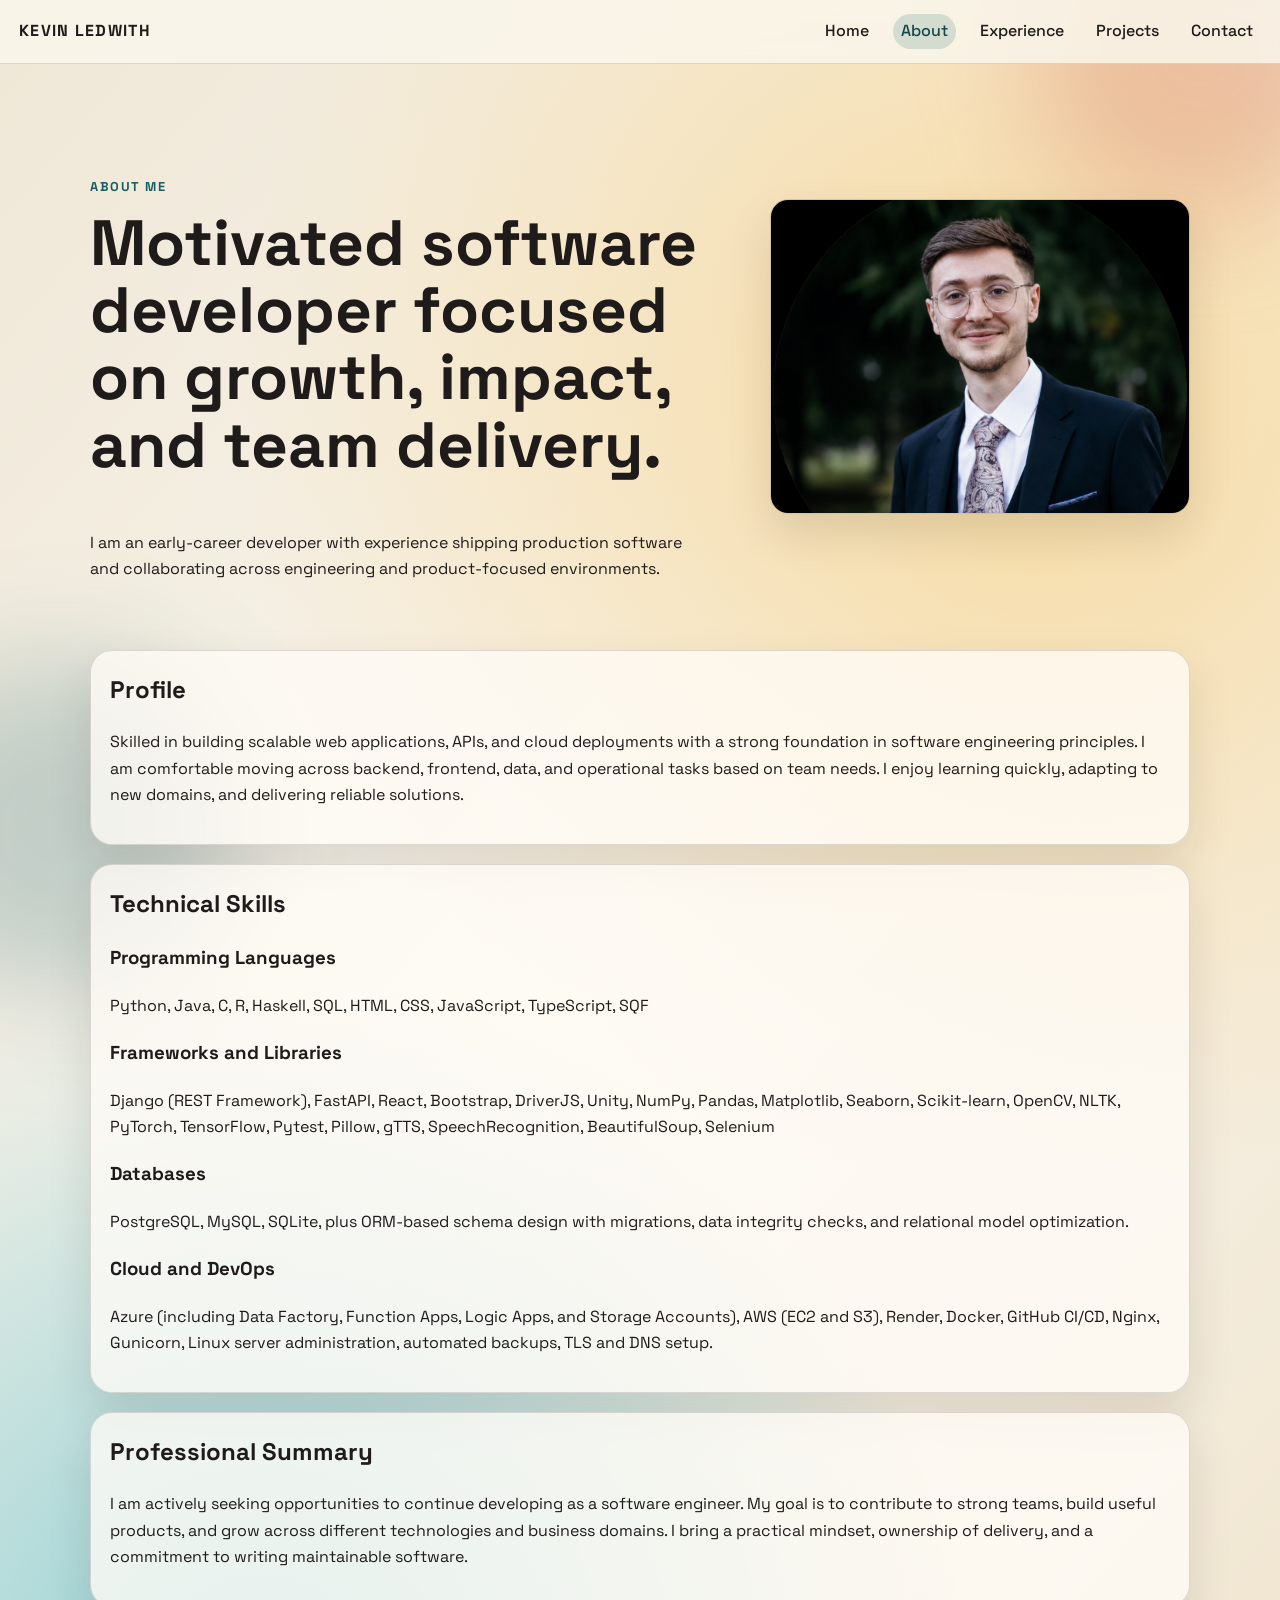
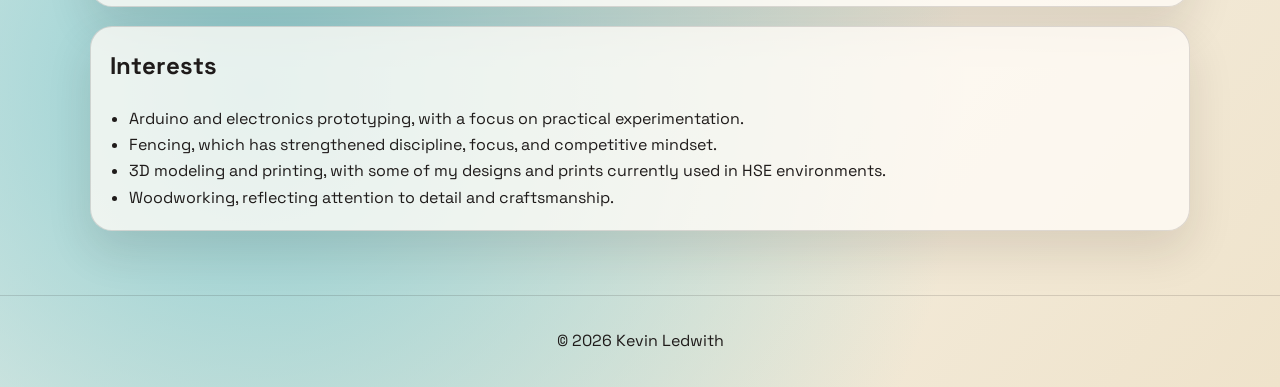
==== about.html @ f1644a47 "Initial portfolio site" ====
<!DOCTYPE html>
<html lang="en">
  <head>
    <meta charset="UTF-8" />
    <meta name="viewport" content="width=device-width, initial-scale=1.0" />
    <title>About | Kevin Ledwith</title>
    <meta
      name="description"
      content="About Kevin Ledwith, software developer with broad technical experience."
    />
    <link rel="preconnect" href="https://fonts.googleapis.com" />
    <link rel="preconnect" href="https://fonts.gstatic.com" crossorigin />
    <link
      href="https://fonts.googleapis.com/css2?family=Space+Grotesk:wght@400;500;700&family=IBM+Plex+Mono:wght@400;500&display=swap"
      rel="stylesheet"
    />
    <link rel="stylesheet" href="styles.css" />
  </head>
  <body>
    <div class="bg-orb orb-a" aria-hidden="true"></div>
    <div class="bg-orb orb-b" aria-hidden="true"></div>

    <header class="site-header">
      <a class="brand" href="index.html">Kevin Ledwith</a>
      <button id="menu-toggle" class="menu-toggle" aria-label="Toggle menu"><span class="menu-icon" aria-hidden="true"></span></button>
      <nav id="site-nav" class="site-nav">
        <a href="index.html" data-page="index.html">Home</a>
        <a href="about.html" data-page="about.html">About</a>
        <a href="experience.html" data-page="experience.html">Experience</a>
        <a href="projects.html" data-page="projects.html">Projects</a>
        <!-- <a href="certifications.html" data-page="certifications.html">Certifications</a> -->
        <a href="contact.html" data-page="contact.html">Contact</a>
      </nav>
    </header>

    <main>
      <section class="hero reveal">
        <div class="hero-top">
          <div class="hero-heading-block">
            <p class="eyebrow">About Me</p>
            <h1>Motivated software developer focused on growth, impact, and team delivery.</h1>
          </div>
          <div class="headshot-wrap">
            <img
              class="headshot-photo"
              src="images/headshot.png"
              alt="Headshot of Kevin Ledwith"
              loading="lazy"
            />
          </div>
        </div>
        <p class="hero-copy">
          I am an early-career developer with experience shipping production software and
          collaborating across engineering and product-focused environments.
        </p>
      </section>

      <section class="panel reveal">
        <h2>Profile</h2>
        <p>
          Skilled in building scalable web applications, APIs, and cloud deployments with a
          strong foundation in software engineering principles. I am comfortable moving
          across backend, frontend, data, and operational tasks based on team needs. I enjoy
          learning quickly, adapting to new domains, and delivering reliable solutions.
        </p>
      </section>

      <section class="panel reveal">
        <h2>Technical Skills</h2>
        <h3>Programming Languages</h3>
        <p>Python, Java, C, R, Haskell, SQL, HTML, CSS, JavaScript, TypeScript, SQF</p>

        <h3>Frameworks and Libraries</h3>
        <p>
          Django (REST Framework), FastAPI, React, Bootstrap, DriverJS, Unity, NumPy,
          Pandas, Matplotlib, Seaborn, Scikit-learn, OpenCV, NLTK, PyTorch, TensorFlow,
          Pytest, Pillow, gTTS, SpeechRecognition, BeautifulSoup, Selenium
        </p>

        <h3>Databases</h3>
        <p>
          PostgreSQL, MySQL, SQLite, plus ORM-based schema design with migrations, data
          integrity checks, and relational model optimization.
        </p>

        <h3>Cloud and DevOps</h3>
        <p>
          Azure (including Data Factory, Function Apps, Logic Apps, and Storage Accounts),
          AWS (EC2 and S3), Render, Docker, GitHub CI/CD, Nginx, Gunicorn, Linux server
          administration, automated backups, TLS and DNS setup.
        </p>
      </section>

      <section class="panel reveal">
        <h2>Professional Summary</h2>
        <p>
          I am actively seeking opportunities to continue developing as a software engineer.
          My goal is to contribute to strong teams, build useful products, and grow across
          different technologies and business domains. I bring a practical mindset,
          ownership of delivery, and a commitment to writing maintainable software.
        </p>
      </section>

      <section class="panel reveal">
        <h2>Interests</h2>
        <ul class="list">
          <li>Arduino and electronics prototyping, with a focus on practical experimentation.</li>
          <li>Fencing, which has strengthened discipline, focus, and competitive mindset.</li>
          <li>3D modeling and printing, with some of my designs and prints currently used in HSE environments.</li>
          <li>Woodworking, reflecting attention to detail and craftsmanship.</li>
        </ul>
      </section>
    </main>

    <footer class="site-footer">
      <p>© <span id="year"></span> Kevin Ledwith</p>
    </footer>

    <script src="script.js"></script>
  </body>
</html>
---- styles.css ----
:root {
  --bg: #f4f1e8;
  --ink: #1f1b1a;
  --accent: #c7472f;
  --accent-2: #155e63;
  --panel: rgba(255, 252, 247, 0.78);
  --line: rgba(31, 27, 26, 0.14);
  --shadow: 0 20px 45px rgba(40, 24, 14, 0.12);
}

* {
  box-sizing: border-box;
}

html {
  scroll-behavior: smooth;
}

body {
  margin: 0;
  min-height: 100vh;
  font-family: "Space Grotesk", sans-serif;
  color: var(--ink);
  background:
    radial-gradient(circle at 80% 20%, #f6d99f 0%, transparent 42%),
    radial-gradient(circle at 20% 85%, #8ecdd0 0%, transparent 36%),
    linear-gradient(130deg, #efe7d6 0%, #f9f6ef 48%, #efe3cb 100%);
  line-height: 1.65;
}

.bg-orb {
  position: fixed;
  width: 340px;
  height: 340px;
  border-radius: 50%;
  filter: blur(58px);
  pointer-events: none;
  z-index: -1;
}

.orb-a {
  background: rgba(199, 71, 47, 0.24);
  top: -120px;
  right: -90px;
}

.orb-b {
  background: rgba(21, 94, 99, 0.22);
  left: -110px;
  bottom: -100px;
}

.site-header {
  position: sticky;
  top: 0;
  z-index: 10;
  display: flex;
  justify-content: space-between;
  align-items: center;
  gap: 1rem;
  padding: 0.9rem 1.2rem;
  border-bottom: 1px solid var(--line);
  background: rgba(250, 246, 236, 0.85);
  backdrop-filter: blur(8px);
}

.brand {
  text-decoration: none;
  color: var(--ink);
  font-weight: 700;
  letter-spacing: 0.08em;
  text-transform: uppercase;
}

.site-nav {
  display: flex;
  gap: 1rem;
}

.site-nav a {
  text-decoration: none;
  color: var(--ink);
  font-weight: 500;
  padding: 0.25rem 0.5rem;
  border-radius: 999px;
}

.site-nav a.active {
  background: rgba(21, 94, 99, 0.16);
  color: #0f4549;
}

.menu-toggle {
  display: none;
  border: 1px solid var(--line);
  width: 42px;
  height: 36px;
  padding: 0;
  background: rgba(255, 255, 255, 0.6);
  font: inherit;
  position: relative;
  align-items: center;
  justify-content: center;
}

.menu-icon,
.menu-icon::before,
.menu-icon::after {
  display: block;
  width: 18px;
  height: 2px;
  border-radius: 999px;
  background: var(--ink);
}

.menu-icon {
  position: relative;
}

.menu-icon::before,
.menu-icon::after {
  content: "";
  position: absolute;
  left: 0;
}

.menu-icon::before {
  top: -6px;
}

.menu-icon::after {
  top: 6px;
}

main {
  width: min(1100px, 92vw);
  margin: 1.5rem auto 4rem;
}

.hero {
  padding: 4.7rem 0 3.2rem;
}

.eyebrow {
  letter-spacing: 0.12em;
  text-transform: uppercase;
  color: var(--accent-2);
  font-weight: 700;
  font-size: 0.8rem;
}

h1 {
  margin: 0.3rem 0 1rem;
  font-size: clamp(2rem, 5.2vw, 4rem);
  line-height: 1.05;
  max-width: 18ch;
}

.hero-copy {
  max-width: 60ch;
}

.hero-cta {
  display: flex;
  flex-wrap: wrap;
  gap: 0.8rem;
  margin-top: 1.5rem;
}

.btn {
  text-decoration: none;
  padding: 0.65rem 1rem;
  border-radius: 999px;
  font-weight: 700;
}

.btn-primary {
  color: #fff;
  background: linear-gradient(120deg, var(--accent) 0%, #de6148 100%);
}

.btn-secondary {
  color: var(--ink);
  border: 1px solid var(--line);
  background: rgba(255, 255, 255, 0.65);
}

.panel {
  border: 1px solid var(--line);
  background: var(--panel);
  border-radius: 22px;
  box-shadow: var(--shadow);
  padding: 1.2rem;
  margin-bottom: 1.2rem;
}

h2 {
  margin-top: 0;
  font-size: 1.5rem;
}

.skills {
  display: flex;
  flex-wrap: wrap;
  gap: 0.5rem;
  margin-top: 1rem;
}

.skills span {
  border: 1px solid var(--line);
  padding: 0.25rem 0.7rem;
  border-radius: 999px;
  background: rgba(255, 255, 255, 0.8);
}

.timeline-item + .timeline-item {
  border-top: 1px dashed var(--line);
  margin-top: 1rem;
  padding-top: 1rem;
}

.timeline-meta {
  font-weight: 700;
  color: var(--accent-2);
  margin: 0.35rem 0;
}

.projects-grid {
  display: grid;
  gap: 0.85rem;
  grid-template-columns: repeat(auto-fit, minmax(220px, 1fr));
}

.project-card {
  display: block;
  text-decoration: none;
  color: inherit;
  border: 1px solid var(--line);
  border-radius: 16px;
  padding: 0.9rem;
  background: rgba(255, 255, 255, 0.78);
}

.project-card h3 {
  margin-top: 0;
}

.project-links {
  display: flex;
  gap: 0.8rem;
}

.project-links a {
  color: var(--accent-2);
  font-weight: 700;
}

.code-cv {
  margin: 0;
  padding: 1rem;
  border-radius: 14px;
  overflow-x: auto;
  border: 1px solid #222;
  background: #1e1e1e;
  color: #ececec;
  font-family: "IBM Plex Mono", monospace;
  font-size: 0.92rem;
}

.site-footer {
  border-top: 1px solid var(--line);
  padding: 1rem;
  text-align: center;
}

.stat-grid {
  display: grid;
  grid-template-columns: repeat(auto-fit, minmax(220px, 1fr));
  gap: 0.85rem;
}

.stat {
  border: 1px solid var(--line);
  border-radius: 14px;
  padding: 0.8rem;
  background: rgba(255, 255, 255, 0.72);
}

.stat h3 {
  margin-top: 0;
  margin-bottom: 0.4rem;
}

.section-grid {
  display: grid;
  grid-template-columns: repeat(auto-fit, minmax(240px, 1fr));
  gap: 0.85rem;
}

.list {
  margin: 0.5rem 0 0;
  padding-left: 1.2rem;
}

.small {
  font-size: 0.9rem;
  color: #2f4f51;
  margin-bottom: 0;
}

.headshot-wrap {
  width: min(420px, 38vw);
  margin-top: 2.2rem;
  flex-shrink: 0;
}

.headshot-photo {
  width: 100%;
  aspect-ratio: 4 / 3;
  border-radius: 18px;
  object-fit: cover;
  object-position: center 20%;
  display: block;
  border: 1px solid var(--line);
  box-shadow: var(--shadow);
}

.hero-top {
  display: flex;
  align-items: flex-start;
  justify-content: space-between;
  gap: 2rem;
}

.hero-heading-block {
  min-width: 0;
}

@media (max-width: 780px) {
  .hero-top {
    flex-direction: column;
    align-items: flex-start;
  }

  .headshot-wrap {
    width: min(280px, 72vw);
    margin-top: 0.4rem;
  }

  .headshot-photo {
    border-radius: 14px;
  }
}

.reveal {
  opacity: 0;
  transform: translateY(18px);
  animation: reveal 650ms ease forwards;
}

.reveal:nth-of-type(2) {
  animation-delay: 120ms;
}

.reveal:nth-of-type(3) {
  animation-delay: 190ms;
}

.reveal:nth-of-type(4) {
  animation-delay: 260ms;
}

.reveal:nth-of-type(5) {
  animation-delay: 330ms;
}

@keyframes reveal {
  to {
    opacity: 1;
    transform: translateY(0);
  }
}

@media (max-width: 780px) {
  .menu-toggle {
    display: inline-flex;
  }

  .site-nav {
    position: absolute;
    right: 1rem;
    top: calc(100% + 0.4rem);
    display: none;
    flex-direction: column;
    border: 1px solid var(--line);
    border-radius: 12px;
    background: #fffdf9;
    padding: 0.6rem;
    box-shadow: var(--shadow);
  }

  .site-nav.open {
    display: flex;
  }
}
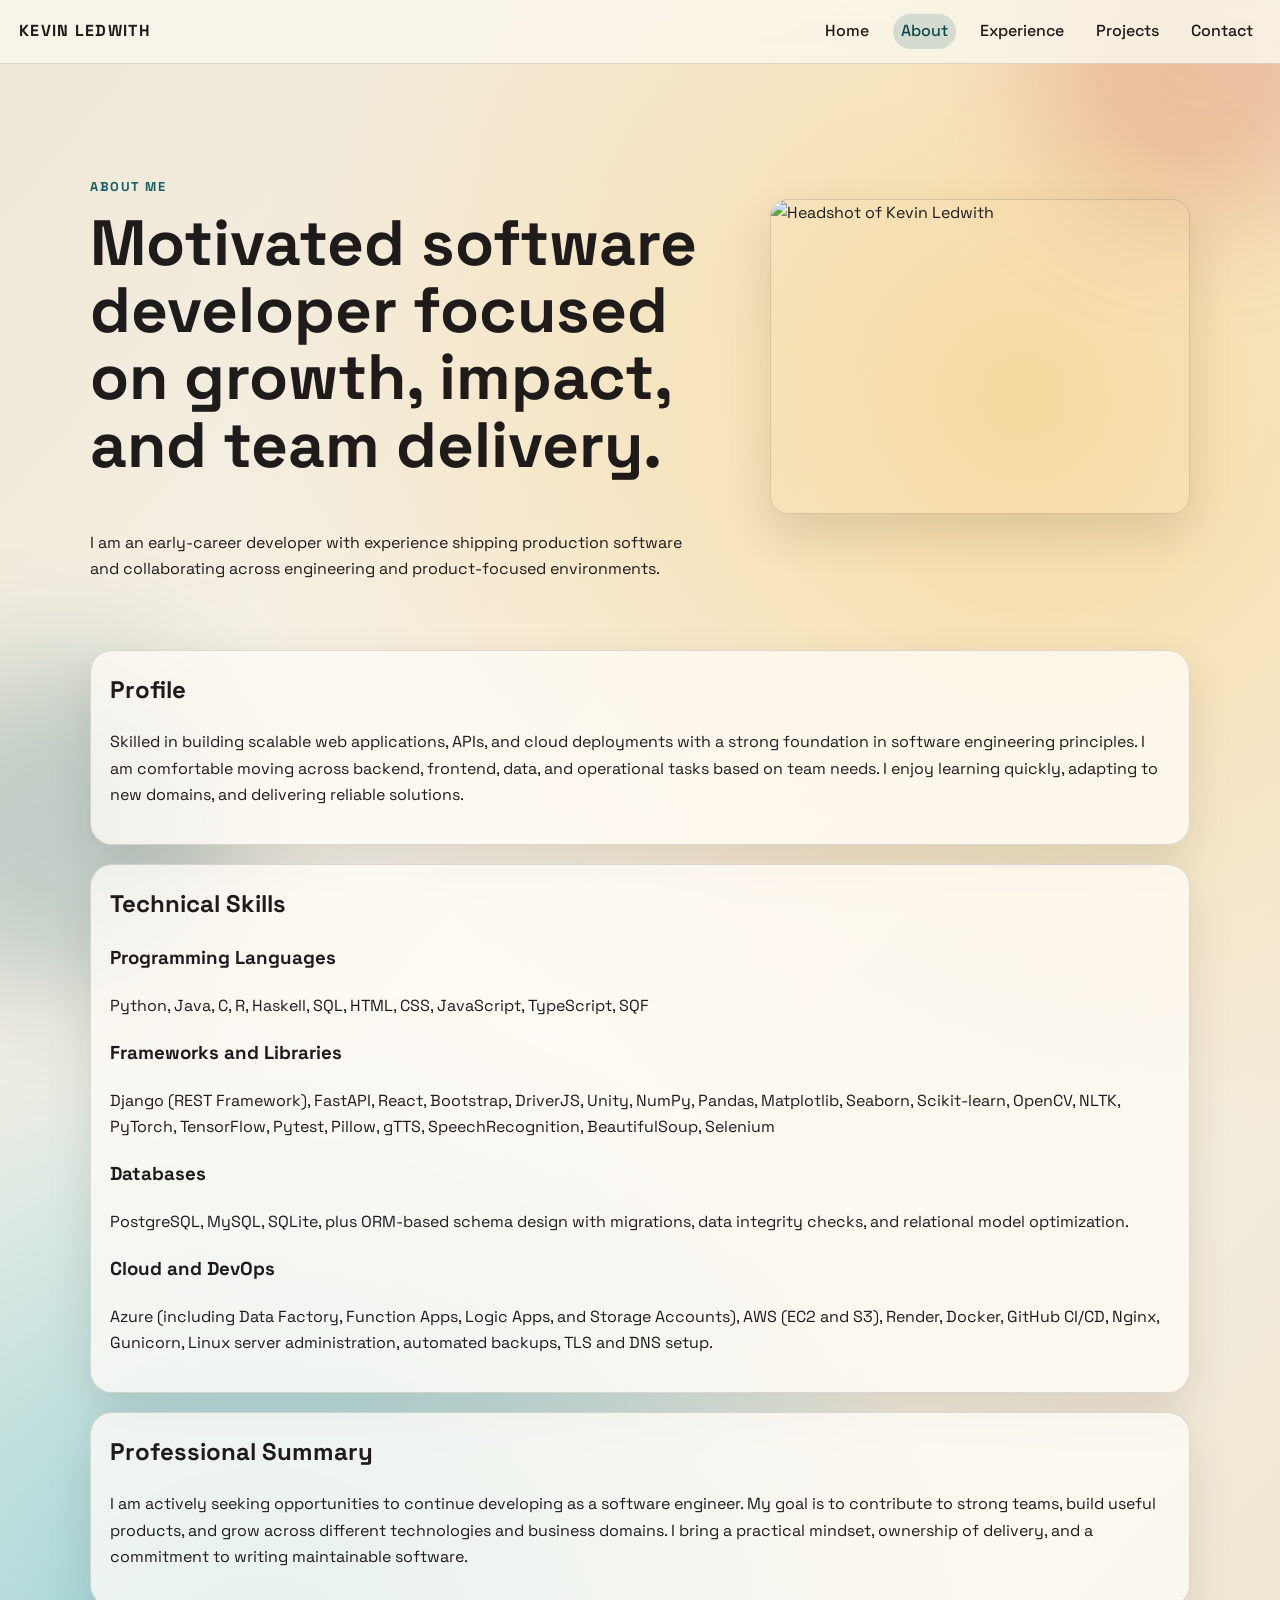
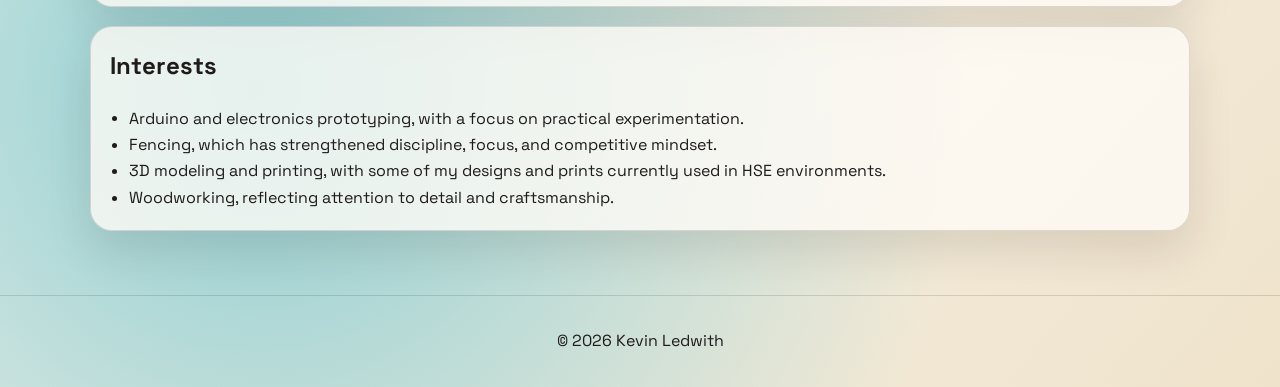
==== commit 33ad10d5: "Update headshot image reference to headshot-1.png" ====
--- a/about.html
+++ b/about.html
@@ -43,7 +43,7 @@
           <div class="headshot-wrap">
             <img
               class="headshot-photo"
-              src="images/headshot.png"
+              src="images/headshot-1.png"
               alt="Headshot of Kevin Ledwith"
               loading="lazy"
             />
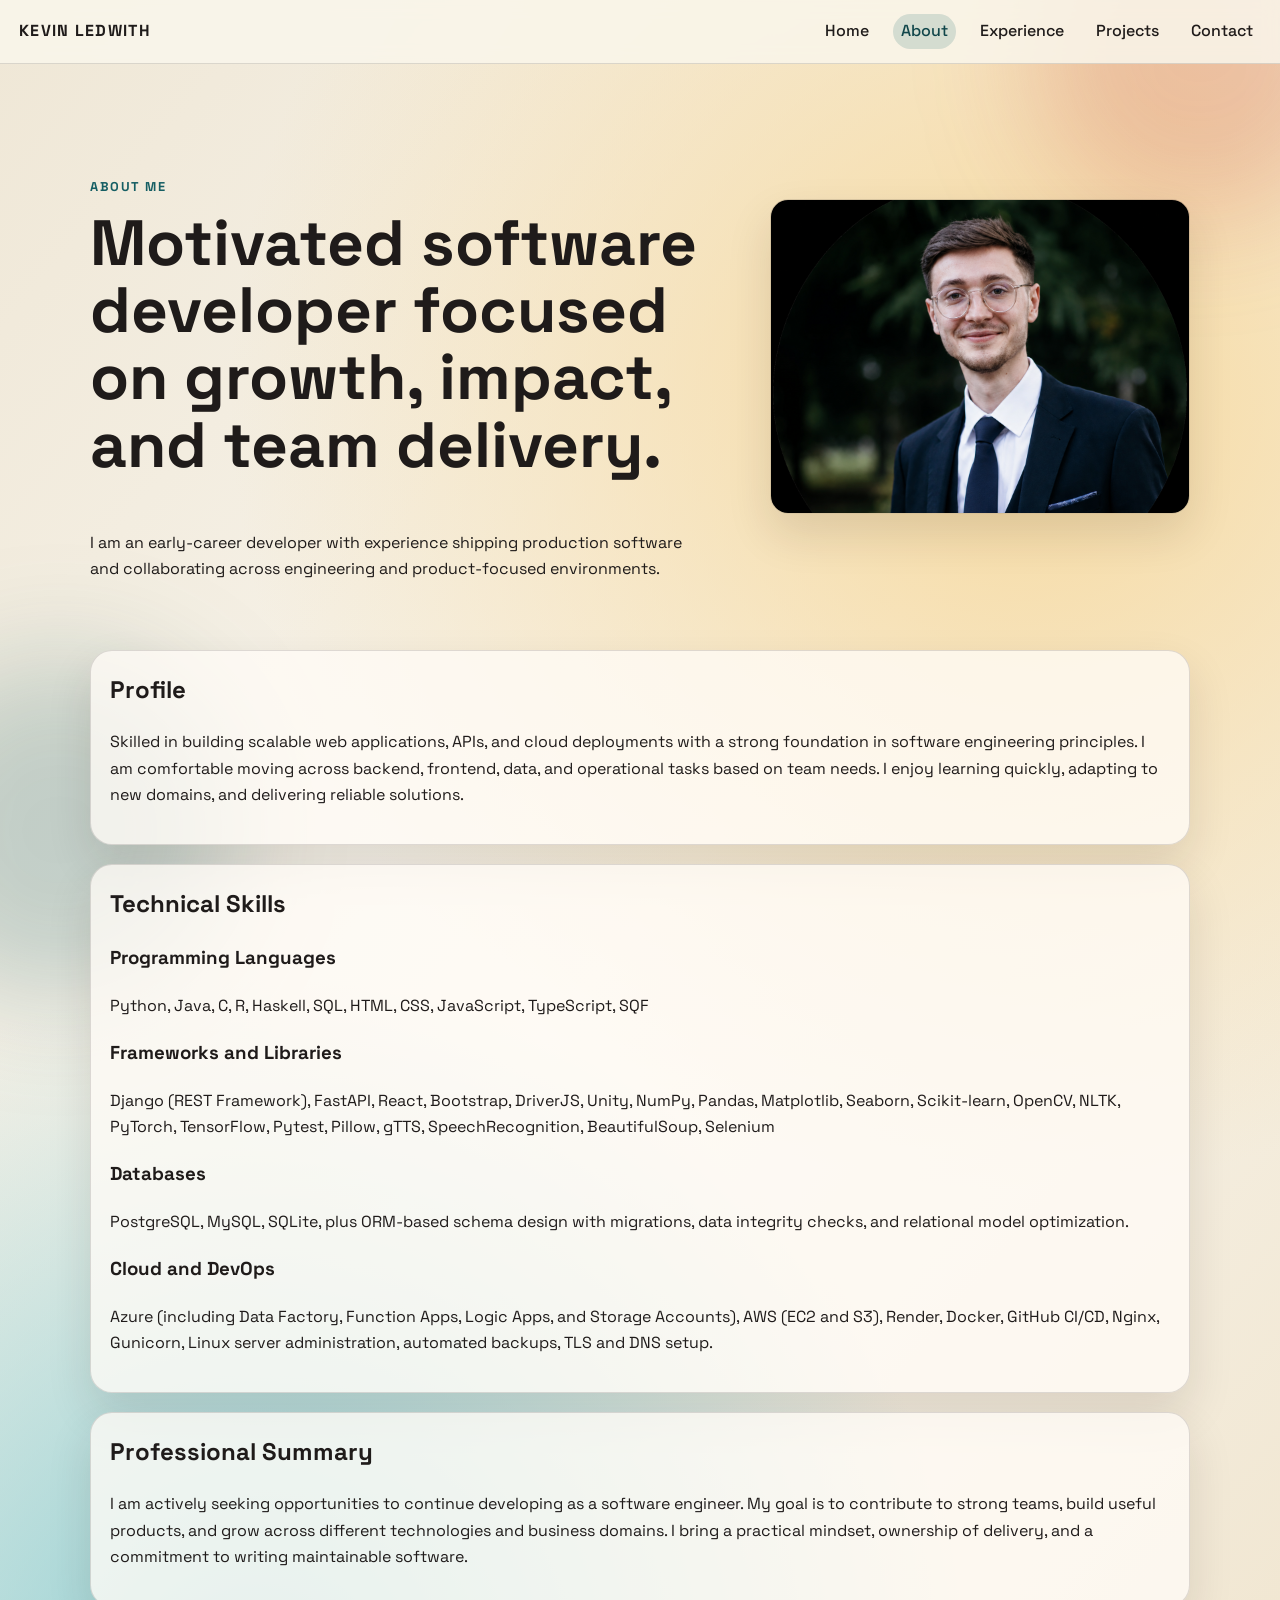
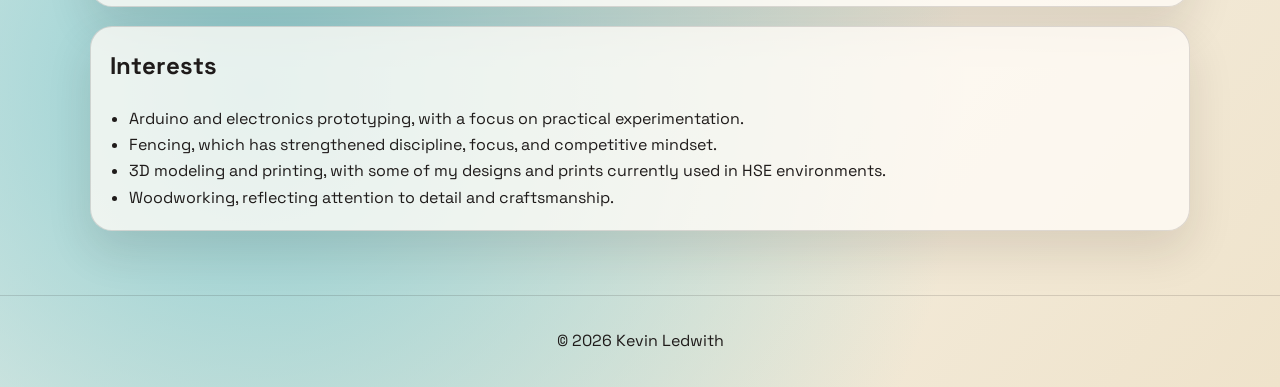
==== commit 64b75a7f: "Add kl-logo favicon across all pages" ====
--- a/about.html
+++ b/about.html
@@ -14,6 +14,7 @@
       href="https://fonts.googleapis.com/css2?family=Space+Grotesk:wght@400;500;700&family=IBM+Plex+Mono:wght@400;500&display=swap"
       rel="stylesheet"
     />
+    <link rel="icon" type="image/png" href="images/kl-logo.png" />
     <link rel="stylesheet" href="styles.css" />
   </head>
   <body>
